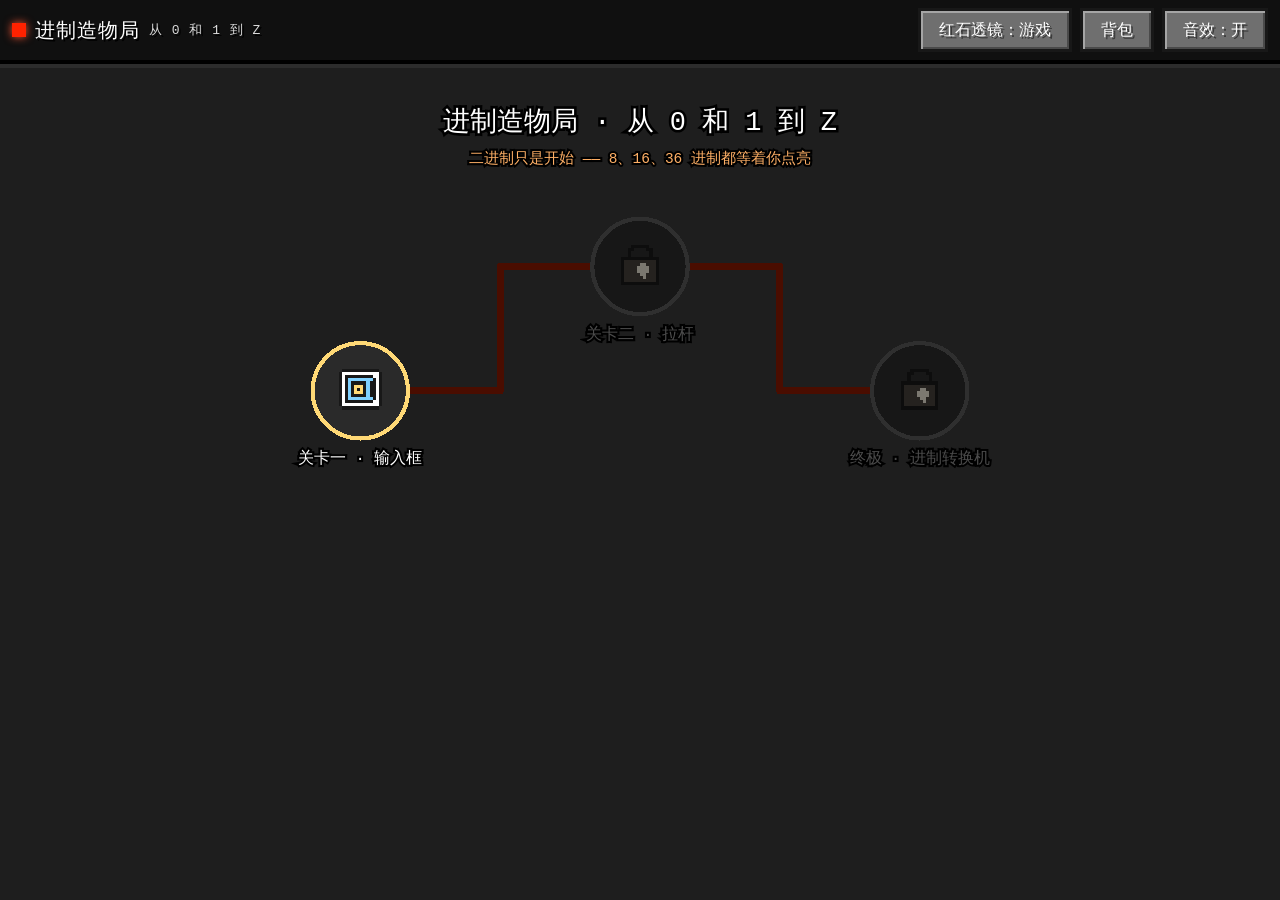
==== base.html @ 0a8c2528 "Add base conversion game (base.html)" ====
<!DOCTYPE html>
<html lang="zh-CN">
<head>
<meta charset="UTF-8">
<meta name="viewport" content="width=device-width, initial-scale=1.0, maximum-scale=1.0, user-scalable=no">
<title>进制造物局：从 0 和 1 到 Z</title>
<style>
:root{
  --bg:#1e1e1e; --bg2:#313233; --panel:#c6c6c6; --edge:#181818; --hi:#8b8b8b;
  --on:#ff2200; --glow:#ff5533; --off:#4a0d00;
  --paper:#e6d5ac; --paper2:#d9c491; --ink:#1a365d; --gold:#b7791f;
  --good:#3fae2a; --bad:#c0392b;
}
*{box-sizing:border-box;margin:0;padding:0;-webkit-tap-highlight-color:transparent}
html,body{height:100%}
body{
  background:var(--bg); color:#e8e8e8;
  font-family:"VT323","Minecraftia","Courier New","PingFang SC","Microsoft YaHei",monospace;
  overflow-x:hidden; user-select:none;
}
::-webkit-scrollbar{display:none}
html{scrollbar-width:none}
button{font:inherit;color:inherit;background:none;border:none;cursor:pointer;min-height:44px}
:focus-visible{outline:3px solid var(--gold);outline-offset:2px}
svg{display:block}
.crisp{shape-rendering:crispEdges}
.small{font-size:13px;opacity:.85}

#hud{position:sticky;top:0;z-index:60;display:flex;align-items:center;gap:10px;flex-wrap:wrap;
  padding:8px 12px;background:#101010;border-bottom:4px solid #000;box-shadow:0 4px 0 #2c2c2c}
.brand{display:flex;align-items:center;gap:9px;font-size:20px;letter-spacing:1px;color:#fff;text-shadow:2px 2px 0 #000}
.brand .rd{width:14px;height:14px;background:var(--on);box-shadow:0 0 8px var(--glow);animation:pulse 1.6s infinite}
@keyframes pulse{50%{opacity:.55}}
.hud-right{margin-left:auto;display:flex;gap:8px;align-items:center;flex-wrap:wrap}

.mc-btn{padding:8px 18px;background:#6f6f6f;color:#fff;text-shadow:2px 2px 0 #3a3a3a;
  border:3px solid var(--edge);box-shadow:inset 2px 2px 0 #a5a5a5,inset -2px -2px 0 #4a4a4a;
  transition:filter .15s ease-in-out}
.mc-btn:hover{filter:brightness(1.18)}
.mc-btn:active{transform:translateY(2px);box-shadow:inset -2px -2px 0 #a5a5a5,inset 2px 2px 0 #4a4a4a}
.mc-btn.g{background:#5b8c2a;box-shadow:inset 2px 2px 0 #8bc34a,inset -2px -2px 0 #3d631c}
.mc-btn.r{background:#a03028;box-shadow:inset 2px 2px 0 #d06050,inset -2px -2px 0 #6a1c16}
.mc-btn:disabled{opacity:.45;cursor:not-allowed;filter:none}
.mc-panel{background:var(--panel);color:#222;border:4px solid var(--edge);
  box-shadow:inset 3px 3px 0 #e8e8e8,inset -3px -3px 0 #8b8b8b;padding:12px}
.paper{background:var(--paper);color:var(--ink);border:4px solid var(--edge);
  box-shadow:inset 0 0 0 3px var(--paper2);padding:14px}
.paper h3{color:var(--gold);font-size:18px;letter-spacing:1px;margin-bottom:8px;text-shadow:1px 1px 0 #fff3d6}
.paper h4{color:var(--ink);margin:10px 0 4px;font-size:15px}
.paper p,.paper li{font-size:14px;line-height:1.55}
.paper ul{padding-left:18px}
.formula{background:#f4ead0;border:2px dashed var(--gold);padding:6px 10px;margin:6px 0;font-size:15px;color:#7a2d0c;text-align:center}

.screen{display:none}
.screen.on{display:block;animation:scrIn .35s ease-in-out}
@keyframes scrIn{from{opacity:0;transform:translateY(10px)}to{opacity:1;transform:none}}

#map-wrap{max-width:1060px;margin:16px auto;padding:0 12px}
#map-svg{width:100%;height:auto}
.trace{stroke:var(--off);stroke-width:7;fill:none;stroke-linecap:square;stroke-linejoin:round;transition:stroke .3s}
.trace.lit{stroke:var(--on);filter:drop-shadow(0 0 6px var(--glow));stroke-dasharray:12 12;animation:traceFlow 1.2s linear infinite}
@keyframes traceFlow{to{stroke-dashoffset:-24}}
.node{cursor:pointer;transition:transform .15s ease-in-out;transform-box:fill-box;transform-origin:center}
.node:hover{transform:scale(1.07)}
.node.lock{cursor:not-allowed;filter:grayscale(.85) brightness(.55)}
.node.clear .nring{stroke:var(--good)}
.nlabel{font-size:15px;fill:#fff;paint-order:stroke;stroke:#000;stroke-width:4px;text-anchor:middle;pointer-events:none}
.nlabel.dim{fill:#888}
.map-title{font-size:26px;fill:#fff;text-anchor:middle;paint-order:stroke;stroke:#000;stroke-width:5px}
.map-sub{font-size:14px;fill:#ffb066;text-anchor:middle;paint-order:stroke;stroke:#000;stroke-width:4px}

.stage-wrap{display:grid;grid-template-columns:minmax(0,1fr) 384px;gap:14px;max-width:1240px;margin:14px auto;padding:0 12px;align-items:start}
@media(max-width:1024px){
  .stage-wrap{grid-template-columns:1fr}
  .lab{min-height:0}
  #hud .brand{font-size:16px}
  .hint-fab{right:10px;bottom:10px}
}
.lab{position:relative;background:
  linear-gradient(rgba(255,255,255,.03) 2px,transparent 2px),
  linear-gradient(90deg,rgba(255,255,255,.03) 2px,transparent 2px),var(--bg2);
  background-size:32px 32px;border:4px solid #000;box-shadow:inset 0 0 0 3px #4a4a4b;
  padding:10px;min-height:460px}
.lab-head{display:flex;align-items:center;gap:10px;flex-wrap:wrap;margin-bottom:8px}
.lab-title{font-size:19px;color:#ffd976;text-shadow:2px 2px 0 #000}
.lab-goal{font-size:14px;color:#cfe3ff;background:#00000055;padding:4px 10px;border-left:4px solid var(--gold)}
.rail{display:flex;flex-direction:column;gap:12px}
.tabs{display:flex;gap:4px;flex-wrap:wrap}
.tabs button{padding:6px 10px;background:#b8a67a;color:#4a3a18;border:2px solid #8a6d3b;min-height:36px;font-size:13px;transition:background .15s}
.tabs button.on{background:var(--gold);color:#fff;text-shadow:1px 1px 0 #6a4c0e}

.comp{position:absolute;perspective:700px;touch-action:manipulation}
.comp .inner{position:relative;width:100%;height:100%;transform-style:preserve-3d;transition:transform .6s ease-in-out}
body.sci .comp .inner{transform:rotateY(180deg)}
.face{position:absolute;inset:0;backface-visibility:hidden;display:flex;align-items:center;justify-content:center}
.face.back{transform:rotateY(180deg)}
.face svg{width:100%;height:100%}
.comp.clickable{cursor:pointer}
.comp.clickable:hover{filter:brightness(1.2)}
.comp.ghost{opacity:.28;filter:grayscale(.6)}

.wires{position:absolute;inset:0;width:100%;height:100%;pointer-events:none;overflow:visible}
.wires path,.wires polyline{fill:none;stroke:var(--off);stroke-width:6;stroke-linecap:square;stroke-linejoin:round;transition:stroke .18s,filter .18s}
.wires .w1{stroke:var(--on);filter:drop-shadow(0 0 5px var(--glow))}

.sig1{filter:drop-shadow(0 0 8px var(--glow))}

#toast-layer{position:fixed;top:74px;left:50%;transform:translateX(-50%);z-index:99;display:flex;flex-direction:column;gap:8px;pointer-events:none;width:min(92vw,520px)}
.toast{background:#241202;border:3px solid var(--gold);color:#ffd976;padding:12px 18px;text-align:center;
  box-shadow:0 0 24px rgba(255,180,0,.4);animation:tin .35s cubic-bezier(.2,1.6,.4,1)}
.toast b{color:#fff;font-size:17px}
@keyframes tin{from{transform:translateY(-30px) scale(.7);opacity:0}}

.overlay{position:fixed;inset:0;z-index:90;display:none;align-items:center;justify-content:center;background:rgba(8,8,14,.82)}
.overlay.on{display:flex}
.beam{position:absolute;left:50%;bottom:0;width:150px;height:100vh;transform:translateX(-50%);
  background:linear-gradient(to top,rgba(150,225,255,.95),rgba(150,225,255,0) 85%);
  clip-path:polygon(42% 0,58% 0,100% 100%,0 100%);animation:beamup 1.1s ease-out both}
@keyframes beamup{from{transform:translateX(-50%) scaleY(0);transform-origin:bottom}to{transform:translateX(-50%) scaleY(1)}}
.cert{position:relative;z-index:2;width:min(92vw,560px);text-align:center;animation:tin .5s cubic-bezier(.2,1.6,.4,1)}
.cert h2{color:var(--gold);font-size:26px;margin:6px 0}
.cert .cname{font-size:22px;color:#7a2d0c;border-bottom:3px solid var(--gold);display:inline-block;padding:0 20px;margin:8px 0}
.modal-card{width:min(92vw,560px);max-height:82vh;overflow:auto;animation:tin .3s ease-out}

.row{display:flex;gap:10px;align-items:center;flex-wrap:wrap}
.center{text-align:center}
.mt8{margin-top:8px}.mt12{margin-top:12px}
.stage-nav{display:flex;gap:8px;justify-content:space-between;margin-top:10px;flex-wrap:wrap}
.hint-fab{position:fixed;right:14px;bottom:14px;z-index:70}
input[type=range]{width:100%;height:44px;accent-color:var(--on)}

/* ---------- 数字元件 ---------- */
.digit-box{display:flex;gap:6px;justify-content:center;flex-wrap:wrap}
.digit{min-width:44px;height:60px;background:#111;border:3px solid #555;display:flex;align-items:center;justify-content:center;
  font-size:34px;color:#3a3a3a;transition:all .2s;font-weight:bold}
.digit.on{color:var(--on);border-color:var(--on);text-shadow:0 0 10px var(--glow)}
.digit.hold{color:#ffd976;border-color:var(--gold);text-shadow:0 0 10px #ffd976}
.digit-label{font-size:12px;color:#8ec8ff;text-align:center;margin-top:4px}
.bits{display:flex;gap:8px;justify-content:center;font-size:26px;flex-wrap:wrap}
.bits b{background:#111;border:2px solid #555;padding:2px 10px;color:#7fd0ff}
.bits b.on{color:var(--on);border-color:var(--on);text-shadow:0 0 8px var(--glow)}
.big-dec{font-size:34px;color:#ffd976;text-shadow:2px 2px 0 #000;text-align:center;letter-spacing:2px}
.base-badge{display:inline-block;background:#1a365d;color:#ffe8a0;border:2px solid var(--gold);padding:2px 10px;font-size:15px;margin:2px}
.challenge-stars{font-size:26px;letter-spacing:8px;text-align:center;color:#ffd976;text-shadow:2px 2px 0 #000}
.shake{animation:shake .4s}
@keyframes shake{25%{transform:translateX(-5px)}75%{transform:translateX(5px)}}
.base-tabs{display:flex;gap:6px;flex-wrap:wrap;margin:8px 0}
.base-tabs button{padding:6px 12px;background:#3a3a3a;color:#bbb;border:2px solid #000;min-height:40px;font-size:15px}
.base-tabs button.on{background:var(--on);color:#fff;text-shadow:1px 1px 0 #700}
.base-tabs button:disabled{opacity:.35}
.num-input{width:100%;font:inherit;font-size:28px;text-align:center;background:#111;color:#7fd0ff;
  border:3px solid #555;padding:8px;letter-spacing:4px}
.num-input:focus{outline:none;border-color:var(--gold)}
</style>
</head>
<body>
<div id="hud">
  <div class="brand"><span class="rd"></span>进制造物局<span class="small">从 0 和 1 到 Z</span></div>
  <div class="hud-right">
    <button class="mc-btn" id="btn-lens">红石透镜：游戏</button>
    <button class="mc-btn" id="btn-bag">背包</button>
    <button class="mc-btn" id="btn-mute">音效：开</button>
  </div>
</div>

<main>
  <section id="screen-map" class="screen on">
    <div id="map-wrap"><svg id="map-svg" viewBox="0 0 1000 580" class="crisp"></svg></div>
  </section>

  <section id="screen-stage" class="screen">
    <div class="stage-wrap">
      <div class="lab" id="lab"></div>
      <aside class="rail">
        <div class="paper" id="rail-qa"></div>
        <div class="paper" id="rail-tt"></div>
      </aside>
    </div>
    <div class="stage-nav" style="max-width:1240px;margin:0 auto;padding:0 12px 22px">
      <button class="mc-btn" id="btn-back">← 返回地图</button>
      <button class="mc-btn r" id="btn-reset-lab">清空重试</button>
      <button class="mc-btn g" id="btn-next">下一关 →</button>
    </div>
    <button class="mc-btn hint-fab" id="btn-hint">史蒂夫求助</button>
  </section>

  <section id="screen-forge" class="screen">
    <div style="max-width:1240px;margin:14px auto;padding:0 12px">
      <div class="lab-head">
        <span class="lab-title">终极造物 · 进制转换机</span>
        <span class="lab-goal" id="forge-goal">把拉杆/输入框的信号，用寄存器固化成数字，在输出框里打印出任意进制！</span>
      </div>
      <div class="lab" id="forge-lab" style="min-height:0"></div>
      <div class="row mt12" style="justify-content:center">
        <button class="mc-btn" id="btn-back2">← 返回地图</button>
        <button class="mc-btn r" id="forge-clear">清空机器</button>
      </div>
    </div>
  </section>
</main>

<div id="toast-layer"></div>
<div class="overlay" id="ov-beam">
  <div class="beam"></div>
  <div class="cert paper" id="cert-body"></div>
</div>
<div class="overlay" id="ov-modal"><div class="modal-card paper" id="modal-body"></div></div>

<script>
/* ================= 工具 ================= */
const $=s=>document.querySelector(s), $$=s=>[...document.querySelectorAll(s)];
function h(tag,cls,html){const e=document.createElement(tag);if(cls)e.className=cls;if(html!=null)e.innerHTML=html;return e}

/* ================= 进制核心库（2~36） ================= */
const DIGITS='0123456789ABCDEFGHIJKLMNOPQRSTUVWXYZ';
function toBase(n,base){
  if(n===0)return '0';
  let s='';n=Math.abs(Math.floor(n));
  while(n>0){s=DIGITS[n%base]+s;n=Math.floor(n/base);}
  return s;
}
function fromBase(str,base){
  str=String(str).toUpperCase().trim();
  let n=0;
  for(const ch of str){
    const d=DIGITS.indexOf(ch);
    if(d<0||d>=base)return null;
    n=n*base+d;
  }
  return n;
}
function expand(n,base){
  const s=toBase(n,base);
  return s.split('').map((ch,i)=>{
    const d=DIGITS.indexOf(ch);
    const p=s.length-1-i;
    return {ch,d,p,w:Math.pow(base,p)};
  });
}

/* ================= 像素图标工厂 ================= */
function px(map,pal,vb){
  vb=vb||16;let s='';
  for(let y=0;y<map.length;y++){const r=map[y];
    for(let x=0;x<r.length;x++){const c=pal[r[x]];
      if(c)s+='<rect x="'+x+'" y="'+y+'" width="1.04" height="1.04" fill="'+c+'"/>'}}
  return '<svg viewBox="0 0 '+vb+' '+vb+'" class="crisp" xmlns="http://www.w3.org/2000/svg">'+s+'</svg>';
}
const P={
  k:'#181818',w:'#ffffff',g:'#8b8b8b',G:'#5a5a5a',r:'#ff2200',R:'#4a0d00',o:'#ff8800',
  b:'#8b5a2b',B:'#5e3a17',y:'#ffd976',e:'#3ddc84',s:'#c78d5e',S:'#8a5a3a',H:'#3a2a1a',
  u:'#3a3ac8',d:'#8a5a2b',D:'#6b4420',n:'#5b8c2a',l:'#ffe8a0',L:'#6a5a28',
  i:'#d8d8d8',I:'#9a9a9a',c:'#b87333',p:'#3a6ea5',t:'#3aa8a0',v:'#4a5aa8',x:'#2a2a2a',m:'#1a1a1a',
  z:'#7fd0ff',Z:'#1a365d'
};
const IC={};
IC.grass=px([
"nnnnnnnnnnnnnnnn","nnNnnnnnNnnnnNnn","nnnnnnnnnnnnnnnn","nNnnnnNnnnnNnnnn",
"nnnnnnnnnnnnnnnn","dddddddddddddddd","ddDddddddDdddddd","ddddddDddddddddd",
"dDdddddddddDdddd","ddddddDddddddddd","ddddddddddDddddd","ddDddddddddddddd",
"ddddddDdddddDddd","dddddddddddddddd","ddDdddDddddDddDd","dddddddddddddddd"],P);
IC.lever=px([
"................",".......yy.......",".......yy.......","......bb........",
"......bb........",".....bb.........",".....bb.........","....bb..........",
"....bb..........","..kkkkkkkkkk....","..kggggggggk....","..kgGgGggGgk....",
"..kggggggggk....","..kggGgggGgk....","..kkkkkkkkkk....","................"],P);
IC.lampOn=px([
".kkkkkkkkkkkkkk.","kllylllllylllylk","kllllllolllllllk","kylllloooolllllk",
"kllllooooooolllk","kllooooyyoooollk","kllooooyyoooollk","kllooooyyoooollk",
"kllllooooooolllk","kylllloooolllllk","kllllllolllllllk","kllylllllylllylk",
".kkkkkkkkkkkkkk.","................","................","................"],P);
IC.lampOff=px([
".kkkkkkkkkkkkkk.","kLLxLLLLLxLLLxLk","kLLLLLLxLLLLLLLk","kxLLLLxxxLLLLLLk",
"kLLLLxxxxxxLLLLk","kLLxxxxxxxxxLLLk","kLLxxxxxxxxxxLLk","kLLxxxxxxxxxLLLk",
"kLLLLxxxxxxLLLLk","kxLLLLxxxLLLLLLk","kLLLLLLxLLLLLLLk","kLLxLLLLLxLLLxLk",
".kkkkkkkkkkkkkk.","................","................","................"],P);
/* 寄存器（静置器）：把亮着的灯冻结成数字 */
IC.register=px([
"................","..kkkkkkkkkkkk..",".kppppppppppppk.",".kpzzzzzzzzzzpk.",
".kpzkkkkkkkkzpk.",".kpzkyyyyyykzpk.",".kpzkykkkkykzpk.",".kpzkykZZkykzpk.",
".kpzkykZZkykzpk.",".kpzkykkkkykzpk.",".kpzkyyyyyykzpk.",".kpzkkkkkkkkzpk.",
".kpzzzzzzzzzzpk.",".kppppppppppppk.","..kkkkkkkkkkkk..","................"],P);
/* 输入框 */
IC.input=px([
"................","..kkkkkkkkkkkk..",".kwwwwwwwwwwwwk.",".kwkkkkkkkkkwwk.",
".kwkzzzzzzzzkwk.",".kwkzkkkkkzkkwk.",".kwkzkyyykzkkwk.",".kwkzkykykzkkwk.",
".kwkzkyyykzkkwk.",".kwkzkkkkkzkkwk.",".kwkzzzzzzzzkwk.",".kwkkkkkkkkkwwk.",
".kwwwwwwwwwwwwk.","..kkkkkkkkkkkk..","................","................"],P);
/* 输出框 */
IC.output=px([
"................","..kkkkkkkkkkkk..",".kGGGGGGGGGGGGk.",".kGkkkkkkkkkkGk.",
".kGkzzzzzzzzkGk.",".kGkzkkkkkzkGk.",".kGkzkeeeekzGk.",".kGkzkeekkezGk.",
".kGkzkeeeekzGk.",".kGkzkkkkkzkGk.",".kGkzzzzzzzzkGk.",".kGkkkkkkkkkkGk.",
".kGGGGGGGGGGGGk.","..kkkkkkkkkkkk..","................","................"],P);
IC.lockIcon=px([
"................",".....kkkkkk.....","....kk....kk....","....k......k....",
"....k......k....","..kkkkkkkkkkkk..","..kBBBBBBBBBBk..","..kBBBBByyBBBk..",
"..kBBBByyyyBBk..","..kBBBByyyyBBk..","..kBBBBByyBBBk..","..kBBBBBByBBBk..",
"..kBBBBBBBBBBk..","..kkkkkkkkkkkk..","................","................"],P);
IC.emerald=px([
"................","......kkkk......","....kkeeeekk....","...keeeleeeek...",
"..keeeleeeewk...","..keelleeeewek..","..keelleeeewek..","..keeeleeeewek..",
"...keeeeeewwk...","....kkeewwkk....","......kkkk......","................",
"................","................","................","................"],P);
IC.beacon=px([
"................",".......yy.......","......kyyk......",".....kyyyyk.....",
"....kywwwwwyk...","...kywwwwwwwyk..","..kywwkkwkkwyk..","..kywwwwwwwyk..",
"...kkyyyyyyykk..","..kggggggggggk..","..kgGGGGGGGGgk..","..kkkkkkkkkkkk..",
"................","................","................","................"],P);
IC.book=px([
"................","..kkkkkkkkkkk...",".kBBBBBBBBBBBk..",".kBwBwBwBwBwBBk.",
".kBBBBBBBBBBBk..",".kBwBwBwBwBwBBk.",".kBBBBBBBBBBBk..",".kBBBBBBBBBBBk..",
".kBBBBBBByBBBBk.",".kBBBBBBByBBBBk.",".kBBBBBBBByBBBk.",".kBBBBBBBBBByBk.",
".kkkkkkkkkkkyk..","...........kk...","................","................"],P);
</script>
<script>
/* ================= 程序化音频引擎 ================= */
const AU={
  ctx:null,muted:false,_hum:null,
  ensure(){ if(this.muted)return null;
    if(!this.ctx){const AC=window.AudioContext||window.webkitAudioContext; if(AC)this.ctx=new AC();}
    if(this.ctx&&this.ctx.state==='suspended')this.ctx.resume();
    return this.ctx;},
  env(g,t0,a,d,v){g.gain.setValueAtTime(0.0001,t0);g.gain.linearRampToValueAtTime(v,t0+a);g.gain.exponentialRampToValueAtTime(0.0001,t0+a+d);},
  osc(type,f0,f1,t0,dur,vol){const c=this.ensure();if(!c)return;
    const o=c.createOscillator(),g=c.createGain();o.type=type;o.frequency.setValueAtTime(f0,t0);
    if(f1)o.frequency.exponentialRampToValueAtTime(f1,t0+dur);
    this.env(g,t0,0.008,dur,vol);o.connect(g).connect(c.destination);o.start(t0);o.stop(t0+dur+0.15);},
  lever(){const c=this.ensure();if(!c)return;const t=c.currentTime;
    this.osc('square',900,260,t,0.05,0.10);
    const b=c.createBuffer(1,2205,c.sampleRate),d=b.getChannelData(0);
    for(let i=0;i<d.length;i++)d[i]=(Math.random()*2-1)*(1-i/d.length);
    const s=c.createBufferSource(),g=c.createGain();s.buffer=b;
    this.env(g,t,0.002,0.05,0.22);s.connect(g).connect(c.destination);s.start(t);},
  hum(on){
    if(!on){if(this._hum){try{this._hum.o.stop();this._hum.o2.stop();}catch(e){}this._hum=null;}return;}
    const c=this.ensure();if(!c)return;
    if(!this._hum){const o=c.createOscillator(),o2=c.createOscillator(),g=c.createGain();
      o.type='sine';o.frequency.value=50;o2.type='sine';o2.frequency.value=150;g.gain.value=0.028;
      o.connect(g);o2.connect(g);g.connect(c.destination);o.start();o2.start();this._hum={o,o2,g};}},
  ding(){const c=this.ensure();if(!c)return;const t=c.currentTime;
    this.osc('sine',784,784,t,0.28,0.16);this.osc('sine',1046,1046,t+0.17,0.55,0.16);},
  reg(){const c=this.ensure();if(!c)return;const t=c.currentTime;
    this.osc('triangle',523,784,t,0.15,0.18);this.osc('triangle',1046,1046,t+0.08,0.3,0.12);},
  beacon(){const c=this.ensure();if(!c)return;const t=c.currentTime;
    [261.6,329.6,392,523.2,659.2,784].forEach((f,i)=>this.osc('triangle',f,f,t+i*0.13,0.7,0.15));}
};

/* ================= 存档 ================= */
const SAVE_KEY='mc_base_forge_save';
const OLD_KEY='mc_digital_creator_save';
const S={lens:'game',data:{cleared:{},bag:[],muted:false},old:null};
function loadSave(){
  try{const d=JSON.parse(localStorage.getItem(SAVE_KEY));if(d)S.data=Object.assign(S.data,d);}catch(e){}
  try{S.old=JSON.parse(localStorage.getItem(OLD_KEY));}catch(e){}
}
function save(){try{localStorage.setItem(SAVE_KEY,JSON.stringify(S.data))}catch(e){}}
function cleared(id){return !!S.data.cleared[id]}
function unlocked(id){
  if(id==='l1')return true;
  if(id==='l2')return cleared('l1');
  if(id==='forge')return cleared('l2');
  return false;
}

/* ================= 成就与提示 ================= */
const ACH={
  l1:['键盘侠','你让输入框说出了 0 和 1 的语言！'],
  l2:['拉杆大师','你用拉杆凑出了所有目标数字！'],
  forge:['进制造物主','你造出了一台真正的进制转换机！']
};
function toast(title,sub){const l=$('#toast-layer');
  const t=h('div','toast','<b>'+title+'</b>'+(sub?'<div class="small">'+sub+'</div>':''));
  l.appendChild(t);setTimeout(()=>{t.style.transition='opacity .5s';t.style.opacity='0';setTimeout(()=>t.remove(),520)},3400);}
function award(id){if(S.data.bag.includes(id))return;S.data.bag.push(id);save();AU.ding();
  toast('成就解锁 · '+ACH[id][0],ACH[id][1]);}
function modal(html){$('#modal-body').innerHTML=html+'<div class="center mt12"><button class="mc-btn" id="modal-x">知道了</button></div>';
  $('#ov-modal').classList.add('on');$('#modal-x').onclick=()=>{$('#ov-modal').classList.remove('on');AU.lever();};}
$('#ov-modal').addEventListener('click',e=>{if(e.target.id==='ov-modal')$('#ov-modal').classList.remove('on');});

/* ================= 屏幕切换 ================= */
function show(id){$$('.screen').forEach(s=>s.classList.remove('on'));$('#screen-'+id).classList.add('on');
  window.scrollTo({top:0});}

/* ================= 场景与元件助手 ================= */
function mkScene(parent){
  const sc=h('div');sc.style.cssText='position:relative;width:100%;aspect-ratio:16/10;';
  sc.innerHTML='<svg class="wires" viewBox="0 0 1000 625" preserveAspectRatio="none"></svg>';
  parent.appendChild(sc);
  return {el:sc,wires:sc.querySelector('svg')};
}
function put(sc,opt){
  const w=opt.w||100,hh=opt.h||100;
  const d=h('div','comp'+(opt.click?' clickable':''));
  d.style.left=(opt.x/10)+'%';d.style.top=(opt.y/6.25)+'%';
  d.style.width=(w/10)+'%';d.style.height=(hh/6.25)+'%';
  d.innerHTML='<div class="inner"><div class="face front">'+(opt.ic||'')+'</div><div class="face back">'+(opt.sci||opt.ic||'')+'</div></div>';
  if(opt.id)d.dataset.cid=opt.id;
  if(opt.click)d.addEventListener('click',()=>{opt.click(d);});
  sc.el.appendChild(d);return d;
}
function wire(sc,pts){
  const p=document.createElementNS('http://www.w3.org/2000/svg','polyline');
  p.setAttribute('points',pts.map(a=>a.join(',')).join(' '));
  sc.wires.appendChild(p);return p;
}
function setW(p,on){p.classList.toggle('w1',!!on);}
function setLamp(d,on){d.querySelector('.front').innerHTML=on?IC.lampOn:IC.lampOff;d.classList.toggle('sig1',!!on);}
function wlabel(sc,txt,x,y,size,fill){
  const t=document.createElementNS('http://www.w3.org/2000/svg','text');
  t.setAttribute('x',x);t.setAttribute('y',y);t.setAttribute('font-size',size||20);
  t.setAttribute('fill',fill||'#fff');t.setAttribute('text-anchor','middle');
  t.setAttribute('paint-order','stroke');t.setAttribute('stroke','#000');t.setAttribute('stroke-width','3');
  t.textContent=txt;sc.wires.appendChild(t);return t;
}

/* ================= 拉杆位板（通用 N 位任意进制） ================= */
function leverPanel(container,weights,base){
  /* weights: 从高位到低位，如 [8,4,2,1] 或 [25,5,1]；base 决定每位循环上限 */
  base=base||2;
  const st={bits:weights.map(()=>0)};
  const panel=h('div','mc-panel mt8');
  const lamps=[],labels=[];
  const row=h('div','row');row.style.justifyContent='center';row.style.gap='14px';
  weights.forEach((wg,i)=>{
    const col=h('div','center');
    col.style.cssText='display:flex;flex-direction:column;align-items:center;gap:4px';
    const lamp=h('div');lamp.style.cssText='width:64px;height:64px;cursor:pointer;flex-shrink:0;position:relative';
    lamp.innerHTML=IC.lampOff;
    lamp.onclick=()=>{st.bits[i]=(st.bits[i]+1)%base;AU.lever();render();};
    lamps.push(lamp);
    const lev=h('button','mc-btn','拉杆');
    lev.style.cssText='width:64px;height:36px;font-size:13px;padding:2px';
    lev.onclick=()=>{st.bits[i]=(st.bits[i]+1)%base;AU.lever();render();};
    const lb=h('div','small');lb.textContent='×'+wg;
    labels.push(lb);
    col.appendChild(lamp);col.appendChild(lev);col.appendChild(lb);
    row.appendChild(col);
  });
  panel.appendChild(row);
  const sum=h('div','big-dec mt8');panel.appendChild(sum);
  const exp=h('div','center small mt8');exp.style.color='#ffe8a0';panel.appendChild(exp);
  container.appendChild(panel);
  function val(){return st.bits.reduce((a,b,i)=>a+b*weights[i],0)}
  function render(){
    lamps.forEach((l,i)=>{
      const v=st.bits[i];
      l.innerHTML=v>0?IC.lampOn:IC.lampOff;
      l.classList.toggle('sig1',v>0);
      /* 显示当前位值 */
      let tag=l.querySelector('.lv-tag');
      if(!tag){tag=h('div','lv-tag');tag.style.cssText='position:absolute;bottom:-2px;right:-2px;background:#111;color:#7fd0ff;font-size:14px;padding:0 4px;border:2px solid #555;min-width:20px;text-align:center';l.appendChild(tag);}
      tag.textContent=DIGITS[v];
    });
    AU.hum(st.bits.some(b=>b));
    sum.textContent=val();
    exp.textContent=st.bits.map((b,i)=>DIGITS[b]+'×'+weights[i]).join(' + ')+' = '+val();
  }
  render();
  return {st,val,render,weights};
}

/* ================= 寄存器显示（任意进制逐位） ================= */
function registerDisplay(container,base,count){
  const panel=h('div','mt8');
  panel.innerHTML='<div class="center"><span class="base-badge">'+base+' 进制寄存器</span></div>';
  const box=h('div','digit-box mt8');panel.appendChild(box);
  const labels=h('div','digit-box');panel.appendChild(labels);
  const cells=[];
  for(let i=0;i<count;i++){
    const wrap=h('div');
    const d=h('div','digit','0');box.appendChild(d);
    const lb=h('div','digit-label');lb.textContent='第'+(count-i)+'位';labels.appendChild(lb);
    cells.push({d,lb});
    wrap.style.display='contents';
  }
  container.appendChild(panel);
  return {
    setValue(n){
      const s=toBase(n,base).padStart(count,'0').slice(-count);
      cells.forEach((c,i)=>{
        c.d.textContent=s[i];
        c.d.classList.toggle('on',s[i]!=='0');
        c.d.classList.toggle('hold',s[i]!=='0'&&DIGITS.indexOf(s[i])>=10);
      });
    },
    setStr(str){
      const s=String(str).padStart(count,' ').slice(-count);
      cells.forEach((c,i)=>{
        c.d.textContent=s[i]===' '?'0':s[i];
        const on=s[i]!=='0'&&s[i]!==' ';
        c.d.classList.toggle('on',on);
        c.d.classList.toggle('hold',on&&DIGITS.indexOf(s[i])>=10);
      });
    },
    getCells(){return cells}
  };
}
</script>
<script>
/* ================= 地图 ================= */
const MAPNODES=[
  {id:'l1',x:230,y:300,ic:'input',name:'关卡一 · 输入框'},
  {id:'l2',x:500,y:180,ic:'lever',name:'关卡二 · 拉杆'},
  {id:'forge',x:770,y:300,ic:'beacon',name:'终极 · 进制转换机'}
];
function buildMap(){
  const svg=$('#map-svg');const pts={};MAPNODES.forEach(n=>pts[n.id]=n);
  let s='<text class="map-title" x="500" y="48">进制造物局 · 从 0 和 1 到 Z</text>'
    +'<text class="map-sub" x="500" y="80">二进制只是开始 —— 8、16、36 进制都等着你点亮</text>';
  const links=[['l1','l2'],['l2','forge']];
  links.forEach(([a,b])=>{const A=pts[a],B=pts[b];const mx=((A.x+B.x)/2)|0;
    s+='<path class="trace'+(cleared(a)?' lit':'')+'" d="M'+A.x+' '+A.y+' L'+mx+' '+A.y+' L'+mx+' '+B.y+' L'+B.x+' '+B.y+'"/>';});
  MAPNODES.forEach(n=>{
    const un=unlocked(n.id),cl=cleared(n.id);
    s+='<g class="node'+(un?'':' lock')+(cl?' clear':'')+'" data-nid="'+n.id+'">'
      +'<circle class="nring" cx="'+n.x+'" cy="'+n.y+'" r="46" fill="#2a2a2a" stroke="'+(cl?'#3fae2a':(un?'#ffd976':'#555'))+'" stroke-width="4"/>'
      +'<g transform="translate('+(n.x-24)+','+(n.y-24)+') scale(3)">'+(un?IC[n.ic]:IC.lockIcon).replace(/<\/?svg[^>]*>/g,'')+'</g>'
      +'<text class="nlabel'+(un?'':' dim')+'" x="'+n.x+'" y="'+(n.y+70)+'">'+n.name+'</text>'
      +(cl?'<text x="'+(n.x+26)+'" y="'+(n.y-26)+'" font-size="22" fill="#3fae2a" stroke="#000" stroke-width="4" paint-order="stroke">✓</text>':'')
      +'</g>';});
  svg.innerHTML=s;
  $$('#map-svg .node').forEach(g=>g.addEventListener('click',()=>{
    const id=g.dataset.nid;
    if(!unlocked(id)){AU.lever();toast('这片区域还没有解锁','先通关前面的关卡');return;}
    AU.lever();
    if(id==='forge')openForge();
    else openStage(id);
  }));
}

/* ================= 关卡框架 ================= */
let CUR=null;
function openStage(id){
  CUR=STAGES[id];show('stage');
  const lab=$('#lab');lab.innerHTML='';
  lab.appendChild(h('div','lab-head','<span class="lab-title">'+CUR.title+'</span><span class="lab-goal">'+CUR.goal+'</span>'));
  const stage=h('div');stage.style.position='relative';lab.appendChild(stage);
  CUR.build(stage);
  buildQA(CUR);buildTT(CUR);
  $('#btn-next').disabled=!cleared(id);
}
function buildQA(meta){
  const c=$('#rail-qa');c.innerHTML='';
  c.appendChild(h('h3',null,'五大问题 · '+meta.short));
  const tabs=[['what','是什么'],['why','干啥的'],['how','咋工作'],['rel','啥关系'],['use','用在哪儿']];
  const tb=h('div','tabs'),body=h('div','mt8');
  tabs.forEach(([k,label],idx)=>{
    const b=h('button',idx===0?'on':'',label);
    b.onclick=()=>{tb.querySelectorAll('button').forEach(x=>x.classList.remove('on'));b.classList.add('on');
      body.querySelectorAll('.qa-block').forEach(x=>x.classList.remove('on'));
      body.querySelector('[data-k="'+k+'"]').classList.add('on');AU.lever();};
    tb.appendChild(b);
    const blk=h('div','qa-block'+(idx===0?' on':''),meta.qa[k]);blk.dataset.k=k;body.appendChild(blk);
  });
  c.appendChild(tb);c.appendChild(body);
  if(meta.sci)c.appendChild(h('div','mt8',meta.sci));
}
function buildTT(meta){
  const c=$('#rail-tt');c.innerHTML='';
  if(!meta.tt){c.style.display='none';return;}
  c.style.display='';
  c.appendChild(h('h3',null,'挑战记录'));
  const t=h('table','tt');
  t.innerHTML='<tr>'+meta.tt.cols.map(x=>'<th>'+x+'</th>').join('')+'<th>验证</th></tr>'
    +meta.tt.rows.map((r,i)=>'<tr data-i="'+i+'">'+r.map(v=>'<td>'+v+'</td>').join('')+'<td class="mk">?</td>').join('');
  c.appendChild(t);
  meta._tt=t;
}
function markRow(meta,i,ok){
  if(!meta._tt)return false;
  const tr=meta._tt.querySelector('tr[data-i="'+i+'"]');if(!tr)return false;
  tr.classList.remove('pass','fail','cur');tr.classList.add(ok?'pass':'fail');
  const mk=tr.querySelector('.mk');mk.textContent=ok?'✓':'✗';mk.className='mk '+(ok?'ok':'no');
  return ok;
}
function allPass(meta){if(!meta._tt)return false;return meta.tt.rows.every((_,i)=>meta._tt.querySelector('tr[data-i="'+i+'"]').classList.contains('pass'));}
function clearStage(id){
  if(cleared(id))return;
  S.data.cleared[id]=true;save();
  $('#btn-next').disabled=false;
  if(ACH[id])award(id);
}

/* ================= 关卡一：输入框的作用 ================= */
const L1_CHALLENGES=[
  {target:5,base:2,bits:4,desc:'把 5 输入进去，看看 4 盏灯怎么亮'},
  {target:9,base:2,bits:4,desc:'换成 9，注意最左边那盏 ×8 的灯'},
  {target:12,base:2,bits:4,desc:'再试 12：8+4，两盏灯一起亮'}
];
function buildL1(root){
  const st={idx:0,input:''};
  const sc=mkScene(root);
  wlabel(sc,'输入框',180,130,20,'#7fd0ff');
  wlabel(sc,'寄存器',560,130,20,'#ffd976');
  wlabel(sc,'红石灯',820,130,20,'#ff5533');
  const inp=put(sc,{x:100,y:150,w:120,h:120,ic:IC.input});
  const reg=put(sc,{x:460,y:150,w:120,h:120,ic:IC.register});
  const lamps=[];
  for(let i=0;i<4;i++){
    const lp=put(sc,{x:700+i*70,y:170,w:60,h:60,ic:IC.lampOff});
    lamps.push(lp);
    wlabel(sc,'×'+[8,4,2,1][i],730+i*70,260,16,'#ffe8a0');
  }
  const w1=wire(sc,[[220,210],[400,210],[400,210],[460,210]]);
  const w2=wire(sc,[[580,210],[640,210],[640,200],[700,200]]);
  const panel=h('div','mc-panel mt8');
  panel.innerHTML='<div class="center"><b style="font-size:17px;color:#7fd0ff">'+L1_CHALLENGES[0].desc+'</b></div>'
    +'<input class="num-input mt8" id="l1-input" type="number" min="0" max="15" placeholder="输入 0~15 的十进制数">'
    +'<div class="center mt8"><button class="mc-btn g" id="l1-go">通电！</button></div>'
    +'<div class="bits mt8" id="l1-bits"></div>'
    +'<div class="challenge-stars mt8" id="l1-stars">○ ○ ○</div>';
  root.appendChild(panel);
  function val(){const v=parseInt($('#l1-input').value);return isNaN(v)?null:v}
  function render(){
    const v=val();
    if(v===null||v<0||v>15){
      lamps.forEach(l=>setLamp(l,0));$('#l1-bits').innerHTML='';
      AU.hum(0);return;
    }
    const bits=[(v>>3)&1,(v>>2)&1,(v>>1)&1,v&1];
    lamps.forEach((l,i)=>setLamp(l,bits[i]));
    AU.hum(bits.some(b=>b));
    $('#l1-bits').innerHTML=bits.map(b=>'<b class="'+(b?'on':'')+'">'+b+'</b>').join('')
      +'<div class="center small mt8">'+v+' = '+bits.map((b,i)=>b+'×'+[8,4,2,1][i]).join(' + ')+'</div>';
  }
  $('#l1-go').onclick=()=>{
    const v=val();
    if(v===null||v<0||v>15){AU.lever();$('#l1-input').classList.add('shake');
      setTimeout(()=>$('#l1-input').classList.remove('shake'),450);
      toast('输入无效','请输入 0 到 15 之间的整数');return;}
    AU.reg();render();
    if(v===L1_CHALLENGES[st.idx].target){
      markRow(CUR,st.idx,true);st.idx++;AU.ding();
      $('#l1-stars').textContent=('★ '.repeat(st.idx)+'○ '.repeat(3-st.idx)).trim();
      if(st.idx>=3){clearStage('l1');toast('关卡完成','输入框已经把数字翻译成了红石灯的语言！');}
      else{toast('正确！','下一题：'+L1_CHALLENGES[st.idx].desc);
        panel.querySelector('b').textContent=L1_CHALLENGES[st.idx].desc;}
    }else{
      AU.lever();
      toast('还不是目标','你输入了 '+v+'，目标是 '+L1_CHALLENGES[st.idx].target);
    }
  };
  $('#l1-input').addEventListener('input',render);
  CUR.tt={cols:['目标','输入','二进制'],rows:L1_CHALLENGES.map(c=>[c.target,'?','????'])};
  buildTT(CUR);
}
</script>
<script>
/* ================= 关卡二：拉杆的作用 ================= */
const L2_CHALLENGES=[
  {base:2,weights:[8,4,2,1],target:13,desc:'用 4 根拉杆凑出 13（二进制 1101）'},
  {base:2,weights:[8,4,2,1],target:7,desc:'凑出 7（二进制 0111）'},
  {base:8,weights:[8,1],target:13,desc:'八进制！×8 的灯点 1 次，×1 的灯点 5 次，凑出 13'},
  {base:16,weights:[16,1],target:26,desc:'十六进制！×16 点 1 次，×1 点 10 次（显示 A），凑出 26（即 1A）'}
];
function buildL2(root){
  const st={idx:0};
  const sc=mkScene(root);
  const targetLbl=wlabel(sc,'目标：13',500,60,32,'#7fd0ff');
  const baseLbl=wlabel(sc,'2 进制 · 4 位',500,95,18,'#ffd976');
  const lpContainer=h('div');root.appendChild(lpContainer);
  const regContainer=h('div');root.appendChild(regContainer);
  const info=h('div','paper mt8');root.appendChild(info);
  const btn=h('button','mc-btn g','提交答案');btn.style.width='100%';root.appendChild(btn);
  let lp,reg;
  function loadCh(i){
    const ch=L2_CHALLENGES[i];
    targetLbl.textContent='目标：'+ch.target;
    baseLbl.textContent=ch.base+' 进制 · '+ch.weights.length+' 位';
    lpContainer.innerHTML='';regContainer.innerHTML='';
    lp=leverPanel(lpContainer,ch.weights,ch.base);
    reg=registerDisplay(regContainer,ch.base,ch.weights.length);
    info.innerHTML='<h3>位权展开</h3><p>每盏灯上方标着它的「位权」。亮 = 这一位是 1，灭 = 0。</p>'
      +'<div class="formula">'+ch.weights.map((w,j)=>'b'+(ch.weights.length-1-j)+'×'+w).join(' + ')+' = 目标</div>'
      +'<p>每位可以点按多次循环：二进制 0/1，八进制 0~7，十六进制 0~F。提示：从最大的位权开始凑！</p>';
  }
  loadCh(0);
  btn.onclick=()=>{
    const ch=L2_CHALLENGES[st.idx];
    const v=lp.val();
    reg.setValue(v);AU.reg();
    if(v===ch.target){
      markRow(CUR,st.idx,true);st.idx++;AU.ding();
      if(st.idx>=L2_CHALLENGES.length){
        clearStage('l2');
        toast('关卡完成','拉杆、输入框都已掌握 —— 去造属于你的进制转换机吧！');
        setTimeout(()=>openForge(),1800);
        return;
      }
      toast('正确！','下一题：'+L2_CHALLENGES[st.idx].desc);
      loadCh(st.idx);
    }else{
      AU.lever();
      toast('差一点点','你凑出了 '+v+'，目标是 '+ch.target+'。看看位权展开式，哪盏灯该亮？');
    }
  };
  CUR.tt={cols:['目标','进制','位权'],rows:L2_CHALLENGES.map(c=>[c.target,c.base,c.weights.join('/')])};
  buildTT(CUR);
}

/* ================= 终极造物：进制转换机 ================= */
const FORGE={mode:'input',inBase:10,outBase:16,value:0};
function openForge(){
  show('forge');
  const lab=$('#forge-lab');lab.innerHTML='';
  /* 输入模式选择 */
  const modePanel=h('div','mc-panel');
  modePanel.innerHTML='<div class="row" style="justify-content:center"><b>输入方式：</b>'
    +'<div class="base-tabs" id="f-mode">'
    +'<button data-m="input" class="on">输入框</button>'
    +'<button data-m="lever">拉杆</button></div></div>';
  lab.appendChild(modePanel);
  /* 进制选择 */
  const basePanel=h('div','mc-panel mt8');
  basePanel.innerHTML='<div class="row" style="justify-content:center;gap:20px">'
    +'<div class="center"><b>输入进制</b><div class="base-tabs" id="f-in"></div></div>'
    +'<div class="center" style="font-size:28px;color:var(--gold)">→</div>'
    +'<div class="center"><b>输出进制</b><div class="base-tabs" id="f-out"></div></div></div>';
  lab.appendChild(basePanel);
  const BASES=[2,8,10,16,36];
  BASES.forEach(b=>{
    const bi=h('button',b===FORGE.inBase?'on':'',b+' 进制');
    bi.onclick=()=>{FORGE.inBase=b;buildForgeBody();};
    $('#f-in',basePanel).appendChild(bi);
    const bo=h('button',b===FORGE.outBase?'on':'',b+' 进制');
    bo.onclick=()=>{FORGE.outBase=b;buildForgeBody();};
    $('#f-out',basePanel).appendChild(bo);
  });
  /* 工作区 */
  const work=h('div','mt12');lab.appendChild(work);
  function buildForgeBody(){
    work.innerHTML='';
    $('#f-mode').querySelectorAll('button').forEach(b=>b.classList.toggle('on',b.dataset.m===FORGE.mode));
    $('#f-mode').querySelectorAll('button').forEach(b=>b.onclick=()=>{FORGE.mode=b.dataset.m;AU.lever();buildForgeBody();});
    $('#f-in').querySelectorAll('button').forEach((b,i)=>b.classList.toggle('on',BASES[i]===FORGE.inBase));
    $('#f-out').querySelectorAll('button').forEach((b,i)=>b.classList.toggle('on',BASES[i]===FORGE.outBase));
    /* 输入区 */
    const inPanel=h('div','mc-panel');
    if(FORGE.mode==='input'){
      inPanel.innerHTML='<div class="center"><span class="base-badge">输入 · '+FORGE.inBase+' 进制</span></div>'
        +'<input class="num-input mt8" id="f-val" placeholder="输入数字'+(FORGE.inBase>10?'（可用 0-9 A-'+DIGITS[FORGE.inBase-1]+'）':'')+'">';
      const inp=inPanel.querySelector('#f-val');
      inp.addEventListener('input',()=>{
        const v=fromBase(inp.value,FORGE.inBase);
        FORGE.value=v===null?0:v;
        renderOut();
      });
    }else{
      const bits=Math.ceil(Math.log2(Math.pow(FORGE.inBase,4)));
      const weights=[];
      for(let i=Math.min(bits-1,7);i>=0;i--)weights.push(Math.pow(FORGE.inBase,i));
      const lp=leverPanel(inPanel,weights);
      lp.render=Object.assign(function(){lp.render.__proto__},lp.render);
      const origRender=lp.render.bind(lp);
      lp.render=function(){origRender();FORGE.value=lp.val();renderOut();};
    }
    work.appendChild(inPanel);
    /* 寄存器 */
    const regPanel=h('div','paper mt8');
    regPanel.innerHTML='<h3>静置器（寄存器）</h3><p class="small">红石灯的亮灭被「冻结」在这里，变成可以组合的数字位。</p>';
    const regCount=4;
    const regIn=registerDisplay(regPanel,FORGE.inBase,regCount);
    const regOut=registerDisplay(regPanel,FORGE.outBase,regCount);
    work.appendChild(regPanel);
    /* 输出区 */
    const outPanel=h('div','mc-panel mt8');
    outPanel.innerHTML='<div class="center"><span class="base-badge">输出 · '+FORGE.outBase+' 进制</span></div>'
      +'<div class="big-dec mt8" id="f-outval">0</div>'
      +'<div class="center small mt8" id="f-expan"></div>';
    work.appendChild(outPanel);
    function renderOut(){
      const v=FORGE.value;
      regIn.setValue(v);regOut.setValue(v);
      $('#f-outval').textContent=toBase(v,FORGE.outBase);
      const parts=expand(v,FORGE.outBase);
      $('#f-expan').textContent=parts.map(p=>p.d+'×'+p.w).join(' + ')+' = '+v+'（十进制）';
      /* 通关判定：输出过 3 个不同的进制结果 */
      if(!FORGE._seen)FORGE._seen=new Set();
      FORGE._seen.add(FORGE.outBase+':'+toBase(v,FORGE.outBase));
      if(FORGE._seen.size>=3&&!cleared('forge')){
        clearStage('forge');victory();
      }
    }
    renderOut();
  }
  buildForgeBody();
}
function victory(){
  AU.beacon();award('forge');
  const oldBag=S.old&&S.old.bag?S.old.bag:[];
  const hasOld=oldBag.length>0;
  $('#cert-body').innerHTML='<h2>荣 誉 证 书</h2>'
    +'<p>兹授予</p><div class="cname">进制造物主</div>'
    +'<p>「<b>进制转换机总工程师</b>」称号</p>'
    +'<p class="small">从 0 和 1 到 Z，你已经掌握了所有进制的密码。<br>'
    +(hasOld?'而且……你的背包里还带着上一作的零件。真正的工程师，走到哪里都认得出红石的光。':'')+'</p>'
    +'<p class="small">'+new Date().toLocaleDateString('zh-CN')+'</p>'
    +'<div class="row mt12" style="justify-content:center">'
    +'<button class="mc-btn g" id="cert-stay">继续造物</button>'
    +'<button class="mc-btn" id="cert-map">返回地图</button></div>';
  $('#ov-beam').classList.add('on');
  $('#cert-stay').onclick=()=>{$('#ov-beam').classList.remove('on');AU.lever();};
  $('#cert-map').onclick=()=>{$('#ov-beam').classList.remove('on');show('map');buildMap();};
}
$('#forge-clear').onclick=()=>{FORGE._seen=new Set();openForge();AU.lever();toast('机器已重置','');};
$('#btn-back2').onclick=()=>{AU.hum(0);AU.lever();show('map');buildMap();};

/* ================= 关卡元数据 ================= */
const STAGES={
  l1:{id:'l1',title:'关卡一 · 输入框：数字的翻译官',short:'输入框',goal:'输入 3 个目标数字，点亮正确的红石灯',build:buildL1,
    qa:{
      what:'<p>输入框是<b>人机对话的窗口</b>：你敲入人类习惯的十进制数字，机器把它翻译成红石灯能懂的 0 和 1。</p>',
      why:'<p>没有输入框，你只能一根根拨拉杆；有了它，一秒钟就能告诉机器任何数字。</p>',
      how:'<p>机器收到数字后，会自动做<b>除二取余</b>：13÷2 余 1，6÷2 余 0，3÷2 余 1，1÷2 余 1 —— 倒着读就是 1101！</p>',
      rel:'<p>输入框负责「说」，寄存器负责「记」，红石灯负责「显示」—— 三者合起来就是一台最小的计算机。</p>',
      use:'<p>计算器、ATM 机、游戏里的密码锁，都在用同样的原理。</p>'},
    sci:'<h4>科学透镜 · 除二取余法</h4><div class="formula">13 → 1101：13÷2=6…1，6÷2=3…0，3÷2=1…1，1÷2=0…1，倒读余数</div><p>这就是计算机把十进制变成二进制的标准算法。</p>',
    hint:'先点小数字试试：输入 1、2、3，观察哪盏灯亮。规律是：最右边的灯代表 1，往左依次翻倍！'},
  l2:{id:'l2',title:'关卡二 · 拉杆：亲手点亮每一位',short:'拉杆',goal:'用拉杆凑出 4 个目标数字',build:buildL2,
    qa:{
      what:'<p>拉杆就是<b>最原始的开关</b>：拉下 = 通电 = 1，推上 = 断电 = 0。</p>',
      why:'<p>理解拉杆，就理解了计算机的「肌肉记忆」—— 每一盏灯背后都是一次物理的通断。</p>',
      how:'<p>每根拉杆控制一盏灯，每盏灯有自己的<b>位权</b>（×8、×4、×2、×1……）。亮几盏，就把对应的位权加起来。</p>',
      rel:'<p>二进制只有 ×1×2×4×8，八进制是 ×1×8，十六进制是 ×1×16 —— 进制越大，每位能装的数字越多。</p>',
      use:'<p>老式电脑的面板开关、电梯按钮、红绿灯控制器，都是「拉杆思维」。</p>'},
    sci:'<h4>科学透镜 · 位权对比</h4><div class="formula">二进制 1101 = 1×8+1×4+0×2+1×1 = 13<br>八进制 15 = 1×8+5×1 = 13<br>十六进制 D = 13×1 = 13</div><p>同一个数，不同进制写出来完全不同 —— 但值永远相等。</p>',
    hint:'从最大的位权开始：目标 13，先点亮 ×8（剩 5），再点亮 ×4（剩 1），最后点亮 ×1。'}
};
</script>
<script>
/* ================= HUD 与全局事件 ================= */
function updateHUD(){
  $('#btn-mute').textContent='音效：'+(AU.muted?'关':'开');
  $('#btn-lens').textContent='红石透镜：'+(S.lens==='sci'?'科学':'游戏');
}
$('#btn-lens').onclick=()=>{
  S.lens=S.lens==='sci'?'game':'sci';
  document.body.classList.toggle('sci',S.lens==='sci');
  AU.lever();updateHUD();
  if(S.lens==='sci')toast('红石透镜 · 科学视图','每个元件都露出了它的物理与电路真身');
};
$('#btn-mute').onclick=()=>{AU.muted=!AU.muted;S.data.muted=AU.muted;save();
  if(AU.muted)AU.hum(0);updateHUD();};
$('#btn-bag').onclick=()=>{
  const parts=[['input','输入框','l1'],['lever','拉杆','l2'],['beacon','转换机徽章','forge']];
  let html='<h3>背包 · 零件与成就</h3><div class="row" style="gap:14px">';
  parts.forEach(([ic,nm,key])=>{
    const has=S.data.bag.includes(key);
    html+='<div style="width:70px;text-align:center;opacity:'+(has?1:0.3)+'"><div style="width:56px;height:56px;margin:0 auto">'+(has?IC[ic]:IC.lockIcon)+'</div><div class="small">'+nm+'</div></div>';
  });
  html+='</div><h4>成就墙</h4><ul>'+Object.keys(ACH).map(k=>'<li>'+(S.data.bag.includes(k)?'<b style="color:#2d6a1a">'+ACH[k][0]+'</b> — '+ACH[k][1]:'<span style="opacity:.5">???</span>')+'</li>').join('')+'</ul>';
  if(S.old&&S.old.bag&&S.old.bag.length){
    html+='<h4>来自《数字造物者》的回响</h4><p class="small">检测到你在上一作中已获得 '+S.old.bag.length+' 个成就。红石的光芒，会一直亮着。</p>';
  }
  AU.lever();modal(html);
};
$('#btn-back').onclick=()=>{AU.hum(0);AU.lever();show('map');buildMap();};
$('#btn-hint').onclick=()=>{if(CUR){AU.lever();modal('<h3>史蒂夫求助指南</h3><p>'+CUR.hint+'</p>');}};
$('#btn-reset-lab').onclick=()=>{if(CUR){AU.hum(0);AU.lever();openStage(CUR.id);toast('实验台已重置','');}};
$('#btn-next').onclick=()=>{
  if(!CUR)return;AU.hum(0);AU.lever();
  if(CUR.id==='l1')openStage('l2');else openForge();
};
document.addEventListener('pointerdown',()=>AU.ensure(),{once:true});

/* ================= 启动 ================= */
loadSave();
AU.muted=!!S.data.muted;
buildMap();updateHUD();
</script>
</body>
</html>
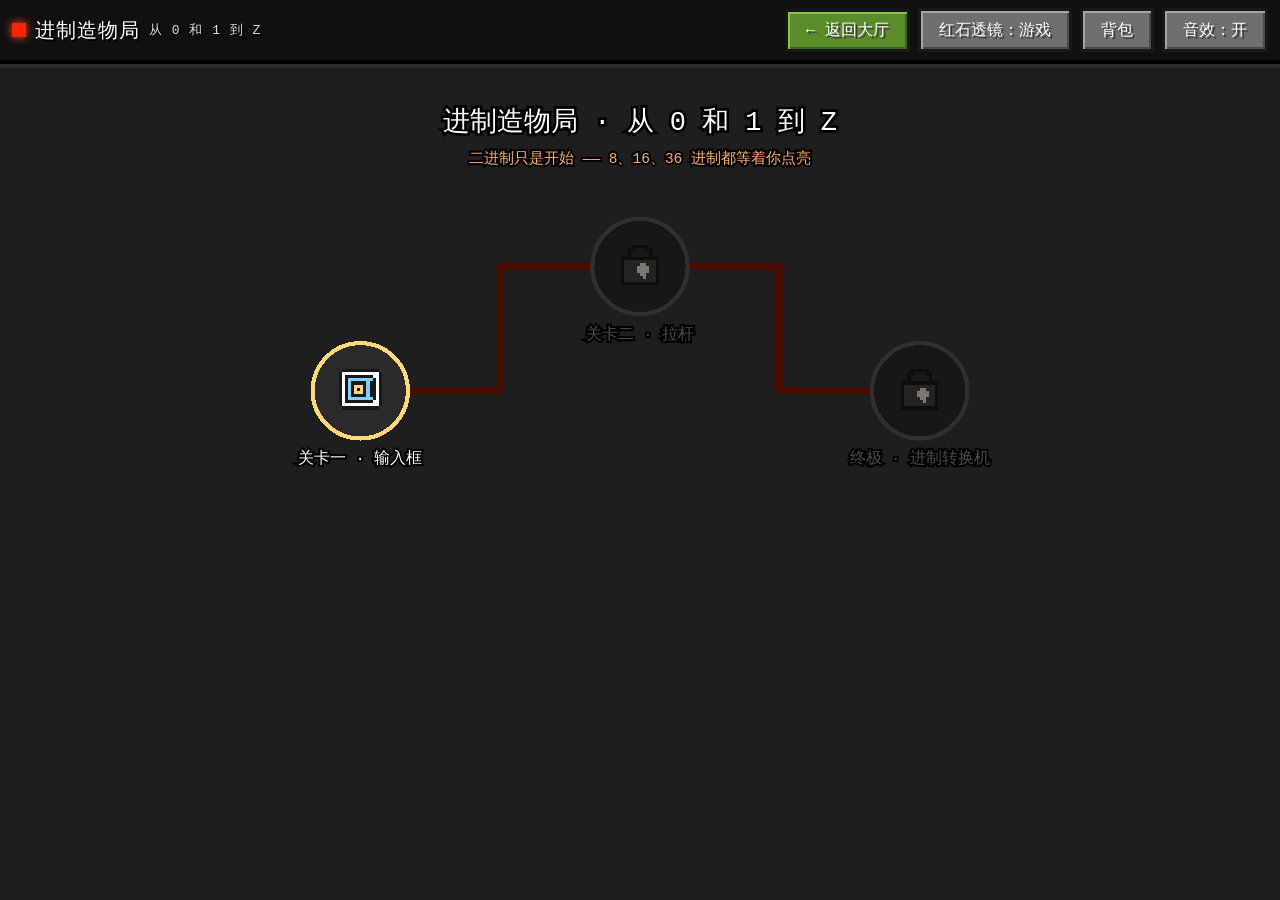
==== commit 6a34886e: "base: add home button to HUD" ====
--- a/base.html
+++ b/base.html
@@ -41,6 +41,7 @@
 .mc-btn.g{background:#5b8c2a;box-shadow:inset 2px 2px 0 #8bc34a,inset -2px -2px 0 #3d631c}
 .mc-btn.r{background:#a03028;box-shadow:inset 2px 2px 0 #d06050,inset -2px -2px 0 #6a1c16}
 .mc-btn:disabled{opacity:.45;cursor:not-allowed;filter:none}
+a.mc-btn{display:inline-block;text-decoration:none}
 .mc-panel{background:var(--panel);color:#222;border:4px solid var(--edge);
   box-shadow:inset 3px 3px 0 #e8e8e8,inset -3px -3px 0 #8b8b8b;padding:12px}
 .paper{background:var(--paper);color:var(--ink);border:4px solid var(--edge);
@@ -157,6 +158,7 @@
 <div id="hud">
   <div class="brand"><span class="rd"></span>进制造物局<span class="small">从 0 和 1 到 Z</span></div>
   <div class="hud-right">
+    <a class="mc-btn g" href="index.html">← 返回大厅</a>
     <button class="mc-btn" id="btn-lens">红石透镜：游戏</button>
     <button class="mc-btn" id="btn-bag">背包</button>
     <button class="mc-btn" id="btn-mute">音效：开</button>
